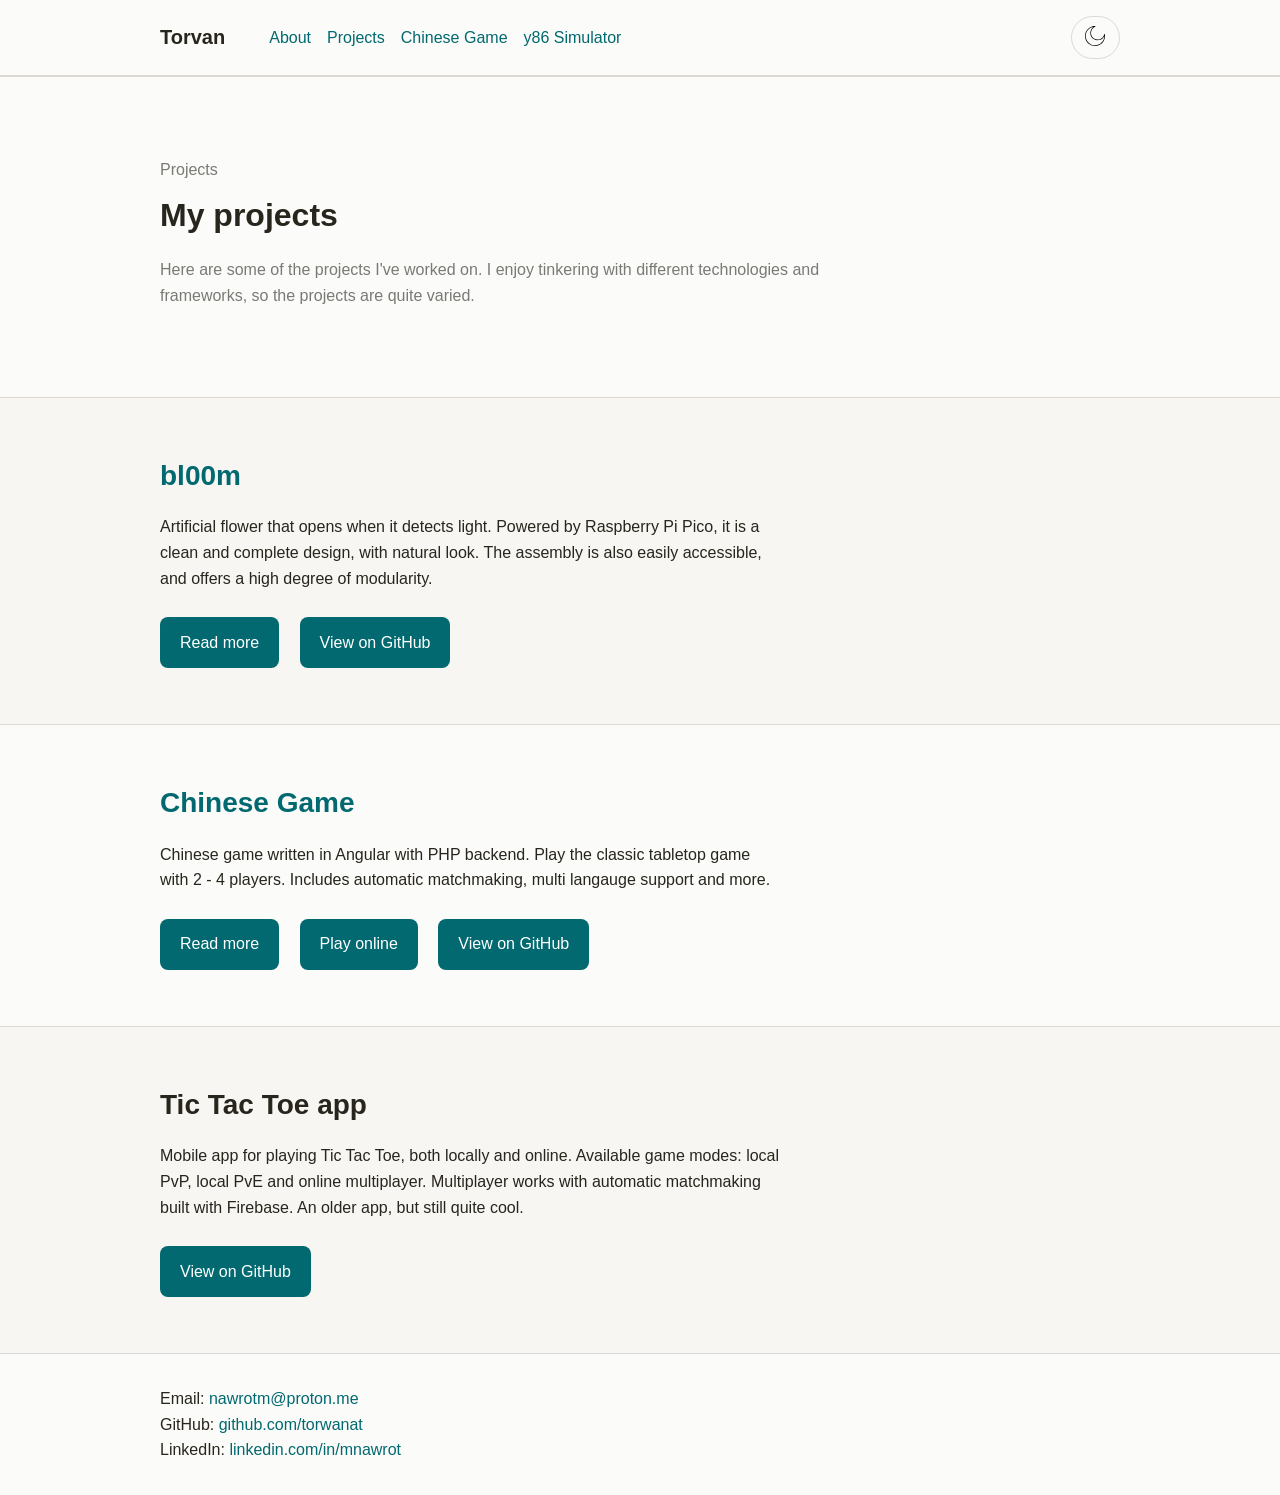
==== projects/index.html @ 0be842ab "add more links to the navbar" ====
<!DOCTYPE html>
<html lang="en">

<head>
    <script>
        (function () {
            try {
                const savedTheme = localStorage.getItem('theme');
                const systemDark = window.matchMedia('(prefers-color-scheme: dark)').matches;
                const theme = savedTheme || (systemDark ? 'dark' : 'light');
                document.documentElement.setAttribute('data-theme', theme);
            } catch (e) {
                // if localStorage isn't available, just fall back to system preference
            }
        })();
    </script>
    <meta charset="UTF-8">
    <meta name="viewport" content="width=device-width, initial-scale=1.0">
    <link rel="icon" href="/assets/icon.svg" type="image/x-icon" />
    <title>Torvan | Projects</title>
    <link rel="stylesheet" href="../style/main.css" />
    <script src="../scripts/script.js" defer></script>
</head>

<body>
    <header class="site-header">
        <div class="container">
            <nav class="nav">
                <div class="nav-left">
                    <h1 class="logo">Torvan</h1>
                    <ul class="nav-links">
                        <li><a href="/index.html#about">About</a></li>
                        <li><a href="#">Projects</a></li>
                        <li><a href="https://chinese.torvan.eu" target="_blank" rel="noopener noreferrer">Chinese
                                Game</a></li>
                        <li><a href="https://y86.torvan.eu" target="_blank" rel="noopener noreferrer">y86 Simulator</a>
                        </li>
                    </ul>
                </div>

                <div class="nav-actions">
                    <button id="theme-toggle" class="theme-toggle" aria-label="Toggle color theme">
                        <img src="/assets/dark-mode.svg" alt="Dark mode" id="theme-icon" width="20px" height="20px" />
                    </button>
                </div>
            </nav>
        </div>
    </header>

    <main>
        <section class="hero alt">
            <div class="container">
                <p class="eyebrow">Projects</p>
                <h2>My projects</h2>
                <p class="hero-text">
                    Here are some of the projects I've worked on. I enjoy tinkering with different technologies and
                    frameworks, so the projects are quite varied.
                </p>
            </div>
        </section>

        <section id="bl00m" class="section">
            <div class="container">
                <h2><a href="/projects/bl00m/index.html">bl00m</a></h2>
                <p>
                    Artificial flower that opens when it detects light. Powered by Raspberry Pi Pico, it is a clean and
                    complete design, with natural look. The assembly is also easily accessible, and offers a high degree
                    of modularity.
                </p>
                <br>
                <a href="/projects/bl00m/index.html" class="button">Read more</a>
                <a href="https://github.com/torwanat/bl00m" target="_blank" rel="noopener noreferrer"
                    class="button">View on GitHub</a>
            </div>
        </section>
        <section id="chinese-game" class="section alt">
            <div class="container">
                <h2><a href="/projects/chinese/index.html">Chinese Game</a></h2>
                <p>
                    Chinese game written in Angular with PHP backend. Play the classic tabletop game with 2 - 4
                    players. Includes automatic matchmaking, multi langauge support and more.
                </p>
                <br>
                <a href="/projects/chinese/index.html" class="button">Read more</a>
                <a href="https://chinese.torvan.eu" target="_blank" rel="noopener noreferrer" class="button">Play
                    online</a>
                <a href="https://github.com/torwanat/chinese-game" target="_blank" rel="noopener noreferrer"
                    class="button">View on GitHub</a>
            </div>
        </section>
        <section id="tictactoe-app" class="section">
            <div class="container">
                <h2>Tic Tac Toe app</h2>
                <p>
                    Mobile app for playing Tic Tac Toe, both locally and online. Available game modes: local PvP,
                    local PvE and online multiplayer. Multiplayer works with automatic matchmaking built with
                    Firebase. An older app, but still quite cool.
                </p>
                <br>
                <a href="https://github.com/torwanat/tictactoe-app" target="_blank" rel="noopener noreferrer"
                    class="button">View on GitHub</a>
            </div>
        </section>

        <footer class="site-footer">
            <div class="container">
                <p>Email: <a href="mailto:nawrotm@proton.me">nawrotm@proton.me</a></p>
                <p>
                    GitHub: <a href="https://github.com/torwanat" target="_blank" rel="noopener noreferrer">
                        github.com/torwanat
                    </a>
                </p>
                <p>
                    LinkedIn: <a href="https://linkedin.com/in/mnawrot" target="_blank" rel="noopener noreferrer">
                        linkedin.com/in/mnawrot
                    </a>
                </p>
            </div>
        </footer>
    </main>
</body>

</html>
---- style/main.css ----
:root {
    --bg: #f7f6f2;
    --surface: #fbfbf9;
    --text: #28251d;
    --muted: #7a7974;
    --border: #dcd9d5;
    --accent: #01696f;
    --accent-hover: #0c4e54;
    --shadow: 0 8px 24px rgba(0, 0, 0, 0.06);
    --header-offset: 70px;
}

html[data-theme="dark"] {
    --bg: #171614;
    --surface: #1c1b19;
    --text: #cdccca;
    --muted: #a09f9b;
    --border: #393836;
    --accent: #4f98a3;
    --accent-hover: #227f8b;
    --shadow: 0 8px 24px rgba(0, 0, 0, 0.3);
}

* {
    box-sizing: border-box;
    margin: 0;
    padding: 0;
}

html {
    scroll-behavior: smooth;
    scroll-padding-top: var(--header-offset);
}

body {
    font-family: Arial, sans-serif;
    line-height: 1.6;
    color: var(--text);
    background-color: var(--bg);
    transition: background-color 0.25s ease, color 0.25s ease;
}

a {
    color: var(--accent);
    text-decoration: none;
}

a:hover {
    color: var(--accent-hover);
    text-decoration: underline;
}

.container {
    width: min(90%, 960px);
    margin: 0 auto;
}

.site-header {
    background: var(--surface);
    border-bottom: 1px solid var(--border);
    position: sticky;
    top: 0;
    z-index: 10;
}

.nav {
    display: flex;
    justify-content: space-between;
    align-items: center;
    gap: 1rem;
    padding: 1rem 0;
}

.nav-left {
    display: flex;
    align-items: center;
    gap: 1.5rem;
}

.logo {
    font-size: 1.25rem;
}

.nav-links {
    list-style: none;
    display: flex;
    gap: 1rem;
}

.nav-actions {
    display: flex;
    align-items: center;
}

.theme-toggle {
    background: var(--surface);
    color: var(--text);
    border: 1px solid var(--border);
    border-radius: 999px;
    padding: 0.55rem 0.85rem;
    cursor: pointer;
    transition: background-color 0.25s ease, color 0.25s ease, border-color 0.25s ease;
}

.theme-toggle:hover {
    border-color: var(--accent);
}

.hero {
    padding: 5rem 0 4rem;
}

.eyebrow {
    color: var(--muted);
    margin-bottom: 0.5rem;
}

.hero h2 {
    font-size: 2rem;
    max-width: 700px;
    margin-bottom: 1rem;
}

.hero-text {
    max-width: 700px;
    margin-bottom: 1.5rem;
    color: var(--muted);
}

.button {
    display: inline-block;
    background: var(--accent);
    color: white;
    padding: 0.8rem 1.25rem;
    border-radius: 8px;
    transition: background-color 0.25s ease;
    margin-right: 1rem;
}

.button:hover {
    background: var(--accent-hover);
    text-decoration: none;
    color: white;
}

.section {
    padding: 3.5rem 0;
}

.alt {
    background: var(--surface);
    border-top: 1px solid var(--border);
    border-bottom: 1px solid var(--border);
}

.section h2,
.section h3 {
    font-size: 1.75rem;
    margin-bottom: 1rem;
}

.section p {
    max-width: 70ch;
}

ul {
    margin-left: 0;
    padding-left: 1.25rem;
}

.projects-grid {
    display: grid;
    grid-template-columns: repeat(3, 1fr);
    gap: 1rem;
    margin-top: 1.5rem;
}

.project-image {
    width: 100%;
    height: auto;
    border-radius: 8px;
}

.project-hero-image {
    width: 70%;
    height: auto;
    border-radius: 8px;
    margin: 1rem;
}

.card {
    background: var(--surface);
    border: 1px solid var(--border);
    border-radius: 12px;
    padding: 1rem;
    box-shadow: var(--shadow);
    height: fit-content;
    margin-bottom: 1rem;
}

.card h3 {
    margin-bottom: 0.75rem;
}

.card p {
    margin-bottom: 0.75rem;
    color: var(--muted);
}

.site-footer {
    padding: 2rem 0;
    border-top: 1px solid var(--border);
    background: var(--surface);
}

@media (max-width: 700px) {
    html {
        --header-offset: 155px !important;
    }

    .nav {
        flex-direction: column;
        align-items: flex-start;
    }

    .nav-left {
        flex-direction: column;
        align-items: flex-start;
        gap: 0.75rem;
    }

    .nav-links {
        flex-wrap: wrap;
    }

    .hero h2 {
        font-size: 1.5rem;
    }

    .projects-grid {
        grid-template-columns: 1fr;
    }
}
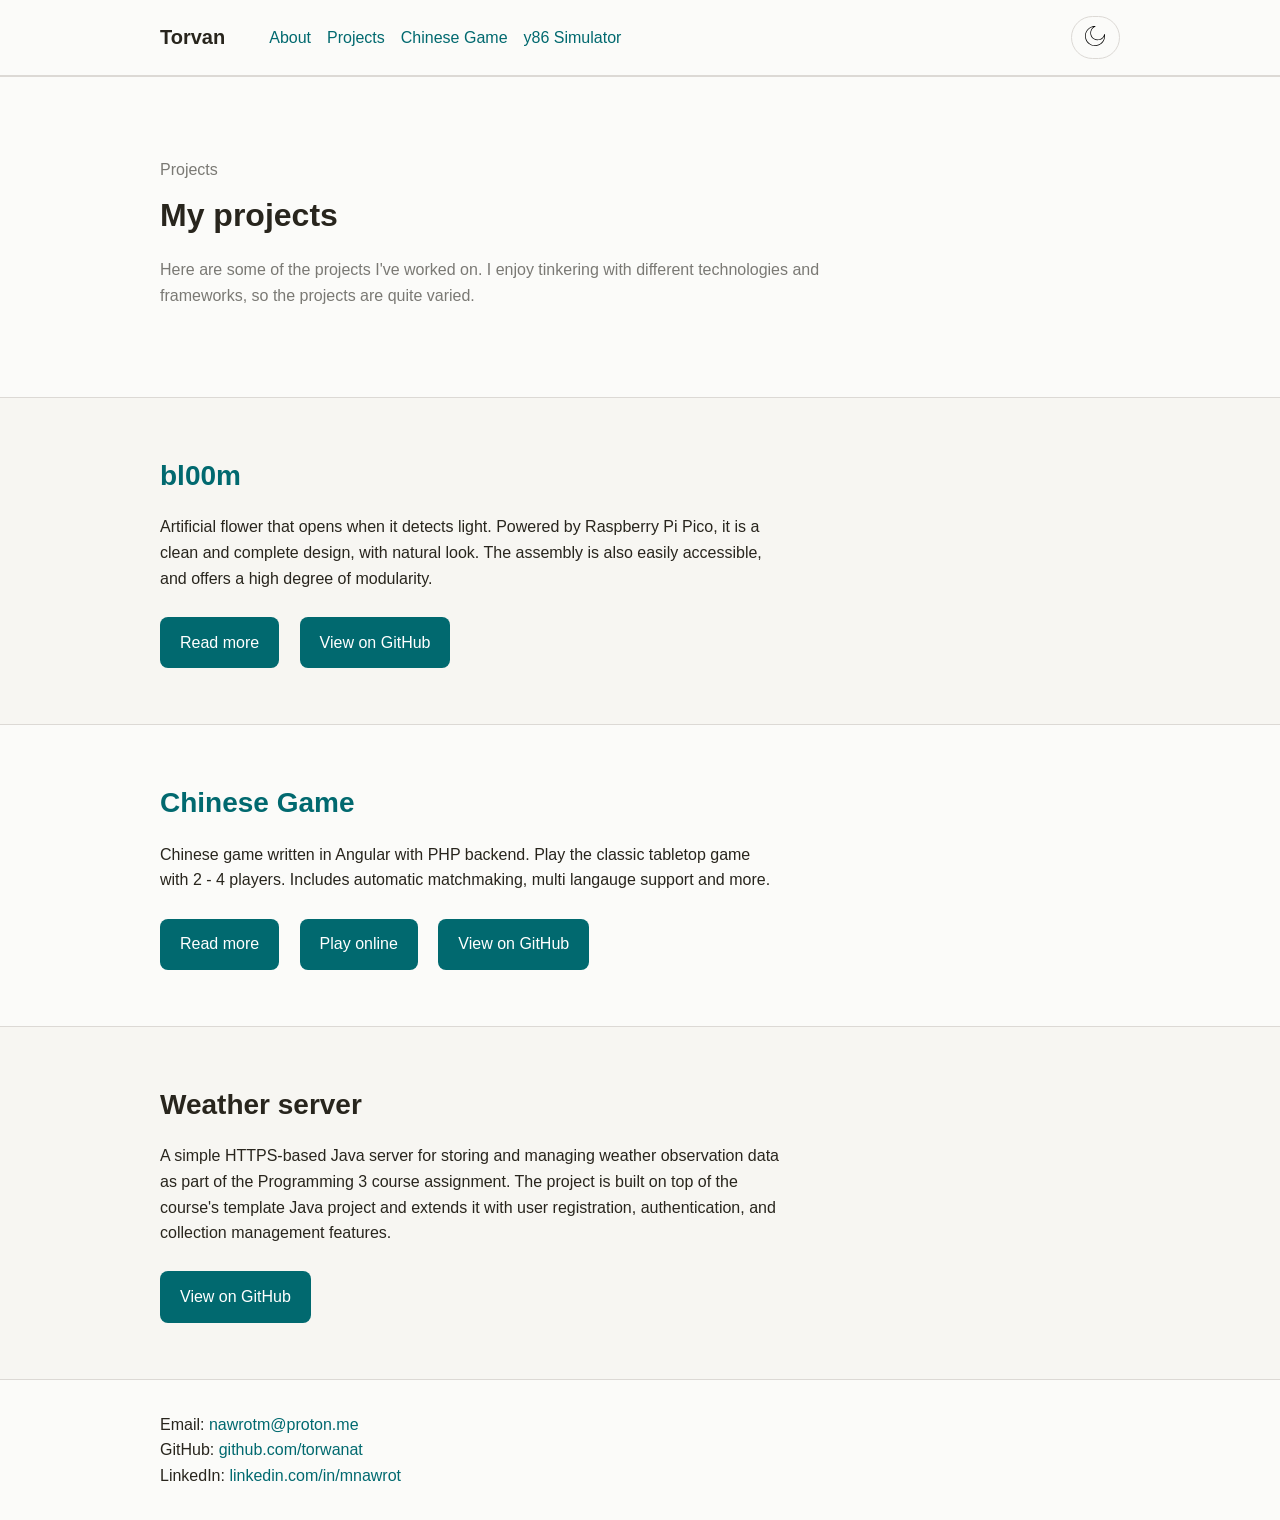
==== commit a54fc4bf: "add weather-server project overview" ====
--- a/projects/index.html
+++ b/projects/index.html
@@ -88,16 +88,16 @@
                     class="button">View on GitHub</a>
             </div>
         </section>
-        <section id="tictactoe-app" class="section">
+        <section id="weather-server" class="section">
             <div class="container">
-                <h2>Tic Tac Toe app</h2>
+                <h2>Weather server</h2>
                 <p>
-                    Mobile app for playing Tic Tac Toe, both locally and online. Available game modes: local PvP,
-                    local PvE and online multiplayer. Multiplayer works with automatic matchmaking built with
-                    Firebase. An older app, but still quite cool.
+                    A simple HTTPS-based Java server for storing and managing weather observation data as part of the
+                    Programming 3 course assignment. The project is built on top of the course's template Java project
+                    and extends it with user registration, authentication, and collection management features.
                 </p>
                 <br>
-                <a href="https://github.com/torwanat/tictactoe-app" target="_blank" rel="noopener noreferrer"
+                <a href="https://github.com/torwanat/weather-server" target="_blank" rel="noopener noreferrer"
                     class="button">View on GitHub</a>
             </div>
         </section>
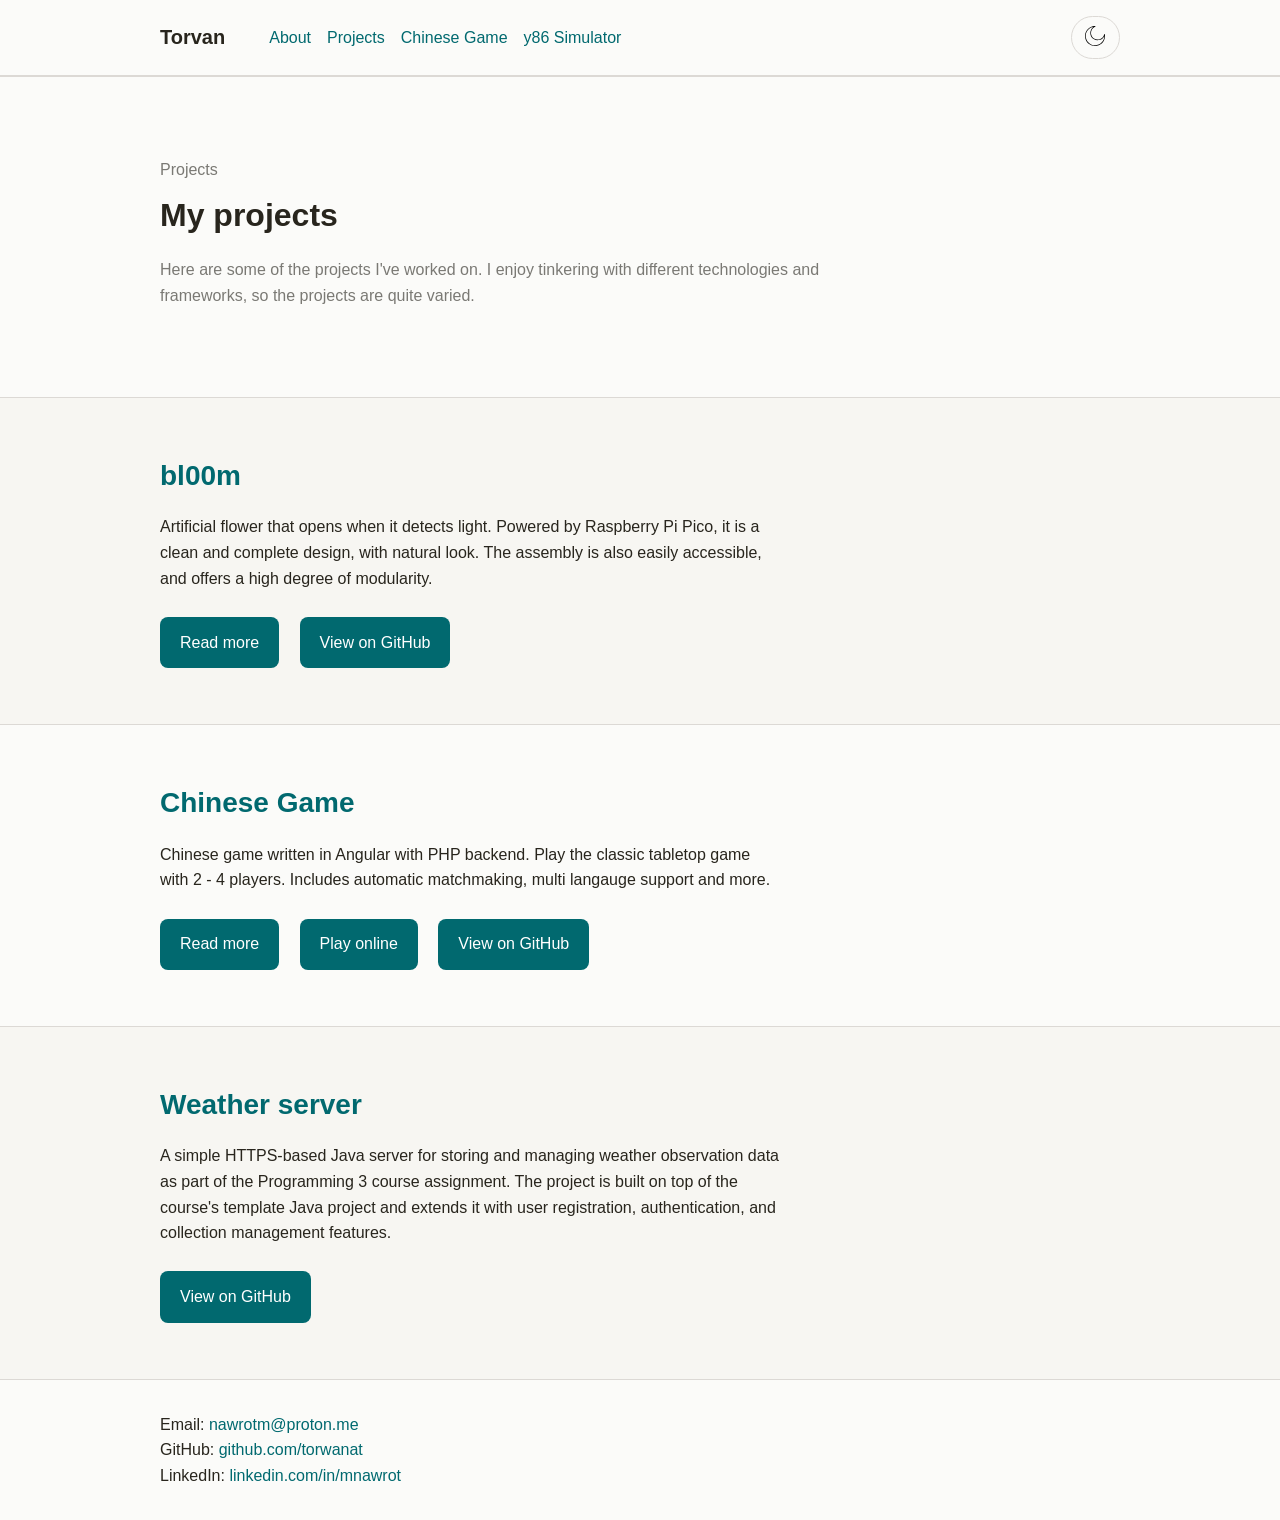
==== commit 2036d715: "add a missing link" ====
--- a/projects/index.html
+++ b/projects/index.html
@@ -90,7 +90,7 @@
         </section>
         <section id="weather-server" class="section">
             <div class="container">
-                <h2>Weather server</h2>
+                <h2><a href="/projects/weather-server/index.html">Weather server</a></h2>
                 <p>
                     A simple HTTPS-based Java server for storing and managing weather observation data as part of the
                     Programming 3 course assignment. The project is built on top of the course's template Java project
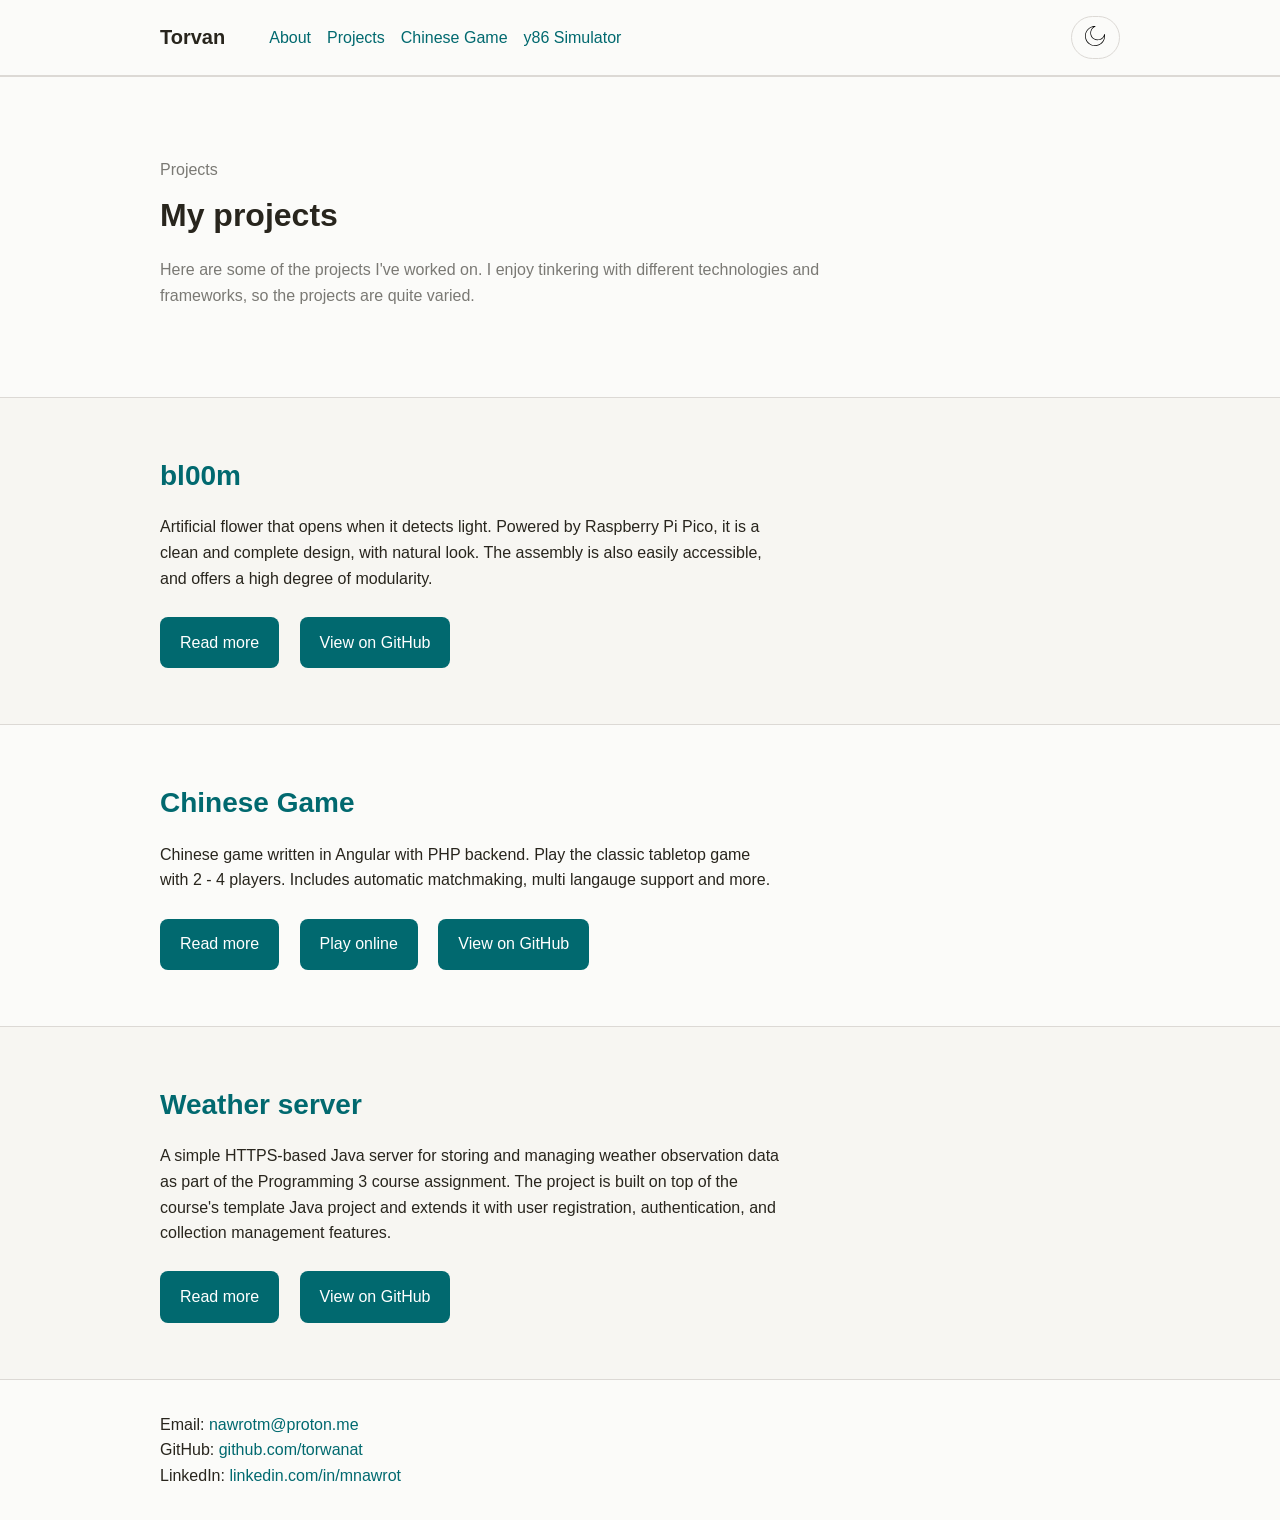
==== commit 1ee91fbc: "unify the project sections layout" ====
--- a/projects/index.html
+++ b/projects/index.html
@@ -27,7 +27,9 @@
         <div class="container">
             <nav class="nav">
                 <div class="nav-left">
-                    <h1 class="logo">Torvan</h1>
+                    <h1 class="logo">
+                       <a href="/index.html" class="plain-link"> Torvan </a>
+                    </h1>
                     <ul class="nav-links">
                         <li><a href="/index.html#about">About</a></li>
                         <li><a href="#">Projects</a></li>
@@ -97,6 +99,7 @@
                     and extends it with user registration, authentication, and collection management features.
                 </p>
                 <br>
+                <a href="/projects/weather-server/index.html" class="button">Read more</a>
                 <a href="https://github.com/torwanat/weather-server" target="_blank" rel="noopener noreferrer"
                     class="button">View on GitHub</a>
             </div>
--- a/style/main.css
+++ b/style/main.css
@@ -50,6 +50,12 @@
     text-decoration: underline;
 }
 
+.plain-link, .plain-link:hover {
+    color: inherit;
+    text-decoration: none;
+    font: inherit;
+}
+
 .container {
     width: min(90%, 960px);
     margin: 0 auto;
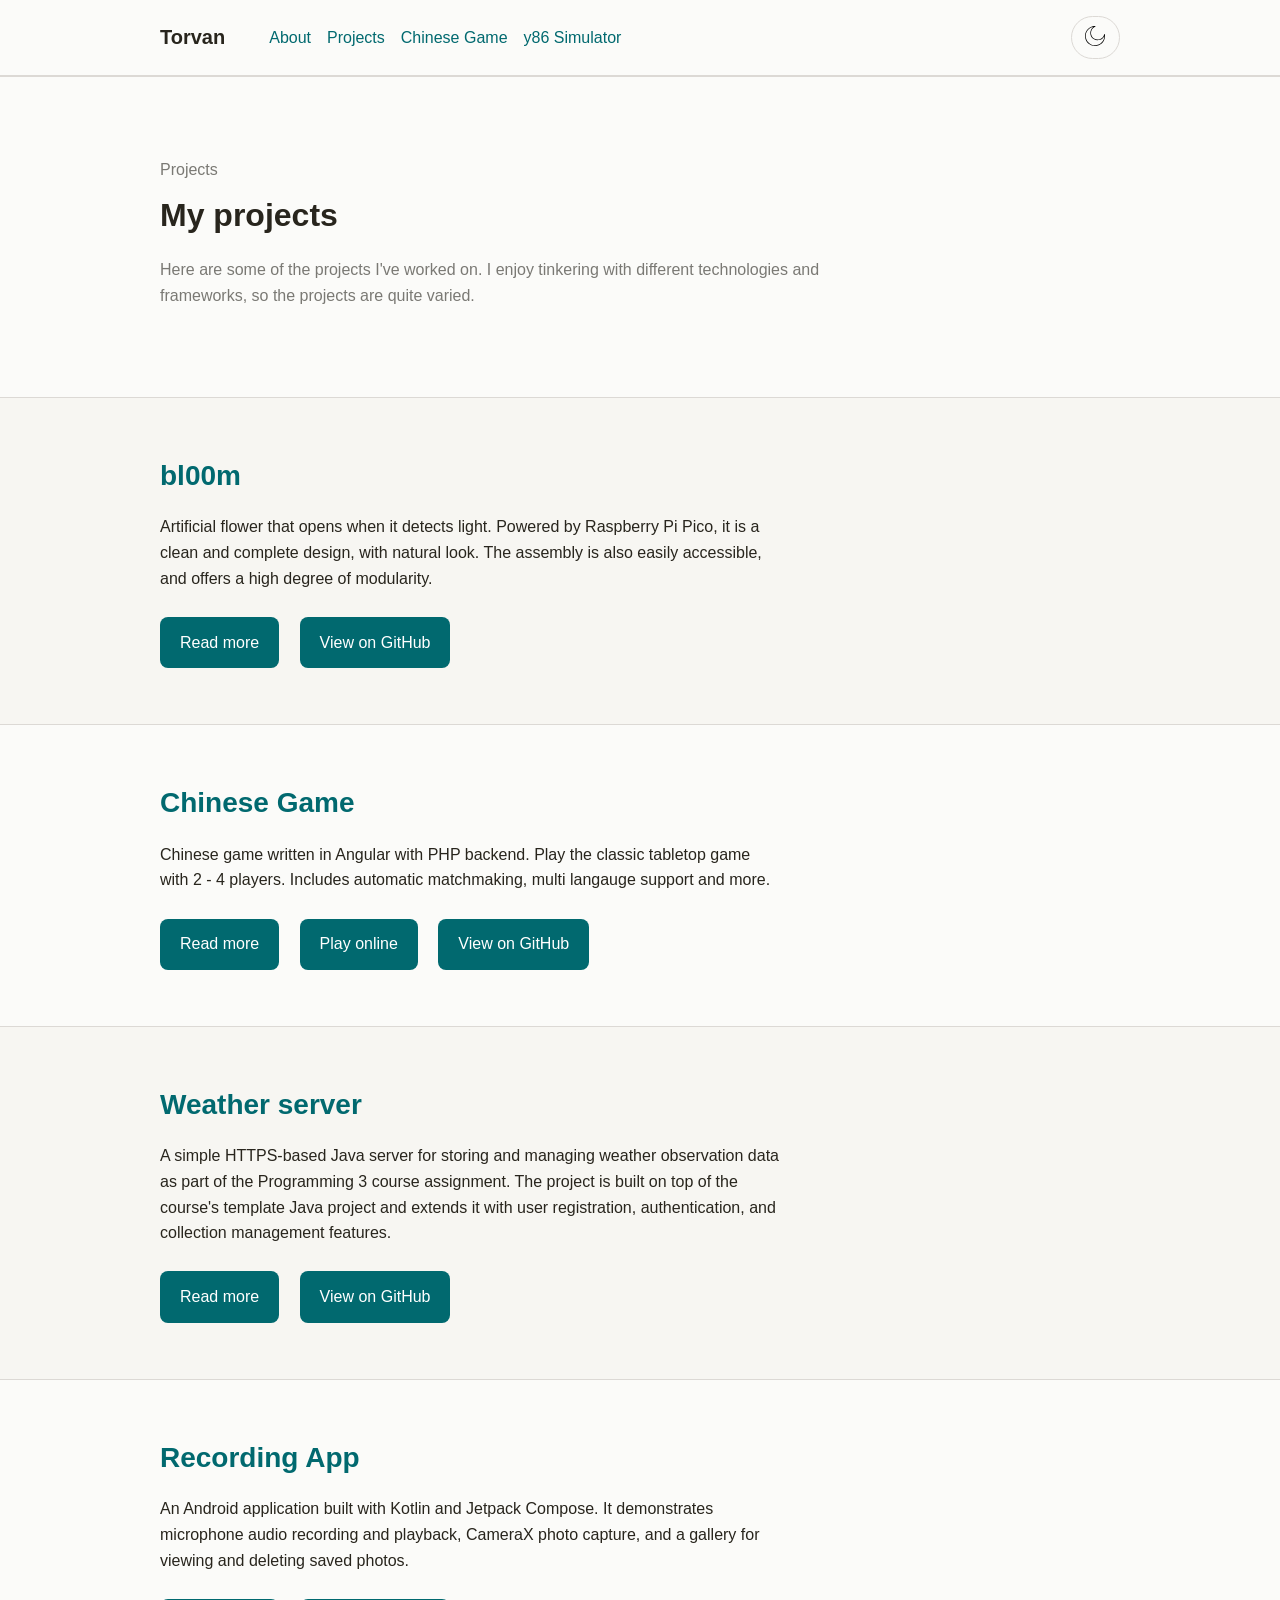
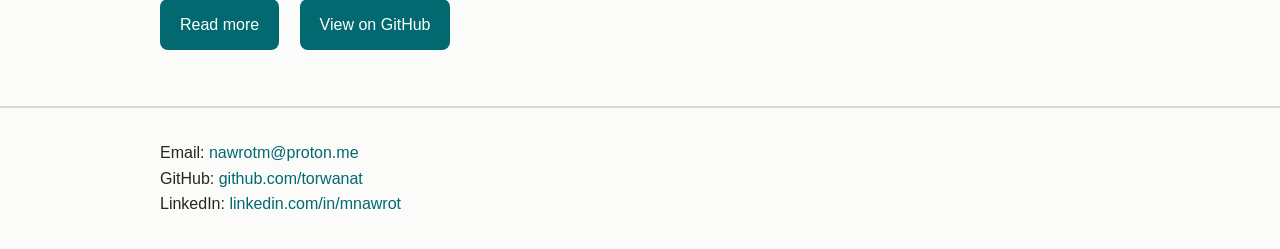
==== commit f0b86420: "Add Recording App to projects overview" ====
--- a/projects/index.html
+++ b/projects/index.html
@@ -28,11 +28,11 @@
             <nav class="nav">
                 <div class="nav-left">
                     <h1 class="logo">
-                       <a href="/index.html" class="plain-link"> Torvan </a>
+                       <a href="/" class="plain-link"> Torvan </a>
                     </h1>
                     <ul class="nav-links">
-                        <li><a href="/index.html#about">About</a></li>
-                        <li><a href="#">Projects</a></li>
+                        <li><a href="/">About</a></li>
+                        <li><a href="/projects/">Projects</a></li>
                         <li><a href="https://chinese.torvan.eu" target="_blank" rel="noopener noreferrer">Chinese
                                 Game</a></li>
                         <li><a href="https://y86.torvan.eu" target="_blank" rel="noopener noreferrer">y86 Simulator</a>
@@ -63,27 +63,27 @@
 
         <section id="bl00m" class="section">
             <div class="container">
-                <h2><a href="/projects/bl00m/index.html">bl00m</a></h2>
+                <h2><a href="/projects/bl00m/">bl00m</a></h2>
                 <p>
                     Artificial flower that opens when it detects light. Powered by Raspberry Pi Pico, it is a clean and
                     complete design, with natural look. The assembly is also easily accessible, and offers a high degree
                     of modularity.
                 </p>
                 <br>
-                <a href="/projects/bl00m/index.html" class="button">Read more</a>
+                <a href="/projects/bl00m/" class="button">Read more</a>
                 <a href="https://github.com/torwanat/bl00m" target="_blank" rel="noopener noreferrer"
                     class="button">View on GitHub</a>
             </div>
         </section>
         <section id="chinese-game" class="section alt">
             <div class="container">
-                <h2><a href="/projects/chinese/index.html">Chinese Game</a></h2>
+                <h2><a href="/projects/chinese/">Chinese Game</a></h2>
                 <p>
                     Chinese game written in Angular with PHP backend. Play the classic tabletop game with 2 - 4
                     players. Includes automatic matchmaking, multi langauge support and more.
                 </p>
                 <br>
-                <a href="/projects/chinese/index.html" class="button">Read more</a>
+                <a href="/projects/chinese/" class="button">Read more</a>
                 <a href="https://chinese.torvan.eu" target="_blank" rel="noopener noreferrer" class="button">Play
                     online</a>
                 <a href="https://github.com/torwanat/chinese-game" target="_blank" rel="noopener noreferrer"
@@ -92,15 +92,28 @@
         </section>
         <section id="weather-server" class="section">
             <div class="container">
-                <h2><a href="/projects/weather-server/index.html">Weather server</a></h2>
+                <h2><a href="/projects/weather-server/">Weather server</a></h2>
                 <p>
                     A simple HTTPS-based Java server for storing and managing weather observation data as part of the
                     Programming 3 course assignment. The project is built on top of the course's template Java project
                     and extends it with user registration, authentication, and collection management features.
                 </p>
                 <br>
-                <a href="/projects/weather-server/index.html" class="button">Read more</a>
+                <a href="/projects/weather-server/" class="button">Read more</a>
                 <a href="https://github.com/torwanat/weather-server" target="_blank" rel="noopener noreferrer"
+                    class="button">View on GitHub</a>
+            </div>
+        </section>
+        <section id="recording-app" class="section alt">
+            <div class="container">
+                <h2><a href="/projects/recording-app/">Recording App</a></h2>
+                <p>
+                    An Android application built with Kotlin and Jetpack Compose. It demonstrates microphone audio
+                    recording and playback, CameraX photo capture, and a gallery for viewing and deleting saved photos.
+                </p>
+                <br>
+                <a href="/projects/recording-app/" class="button">Read more</a>
+                <a href="https://github.com/torwanat/recording-app" target="_blank" rel="noopener noreferrer"
                     class="button">View on GitHub</a>
             </div>
         </section>
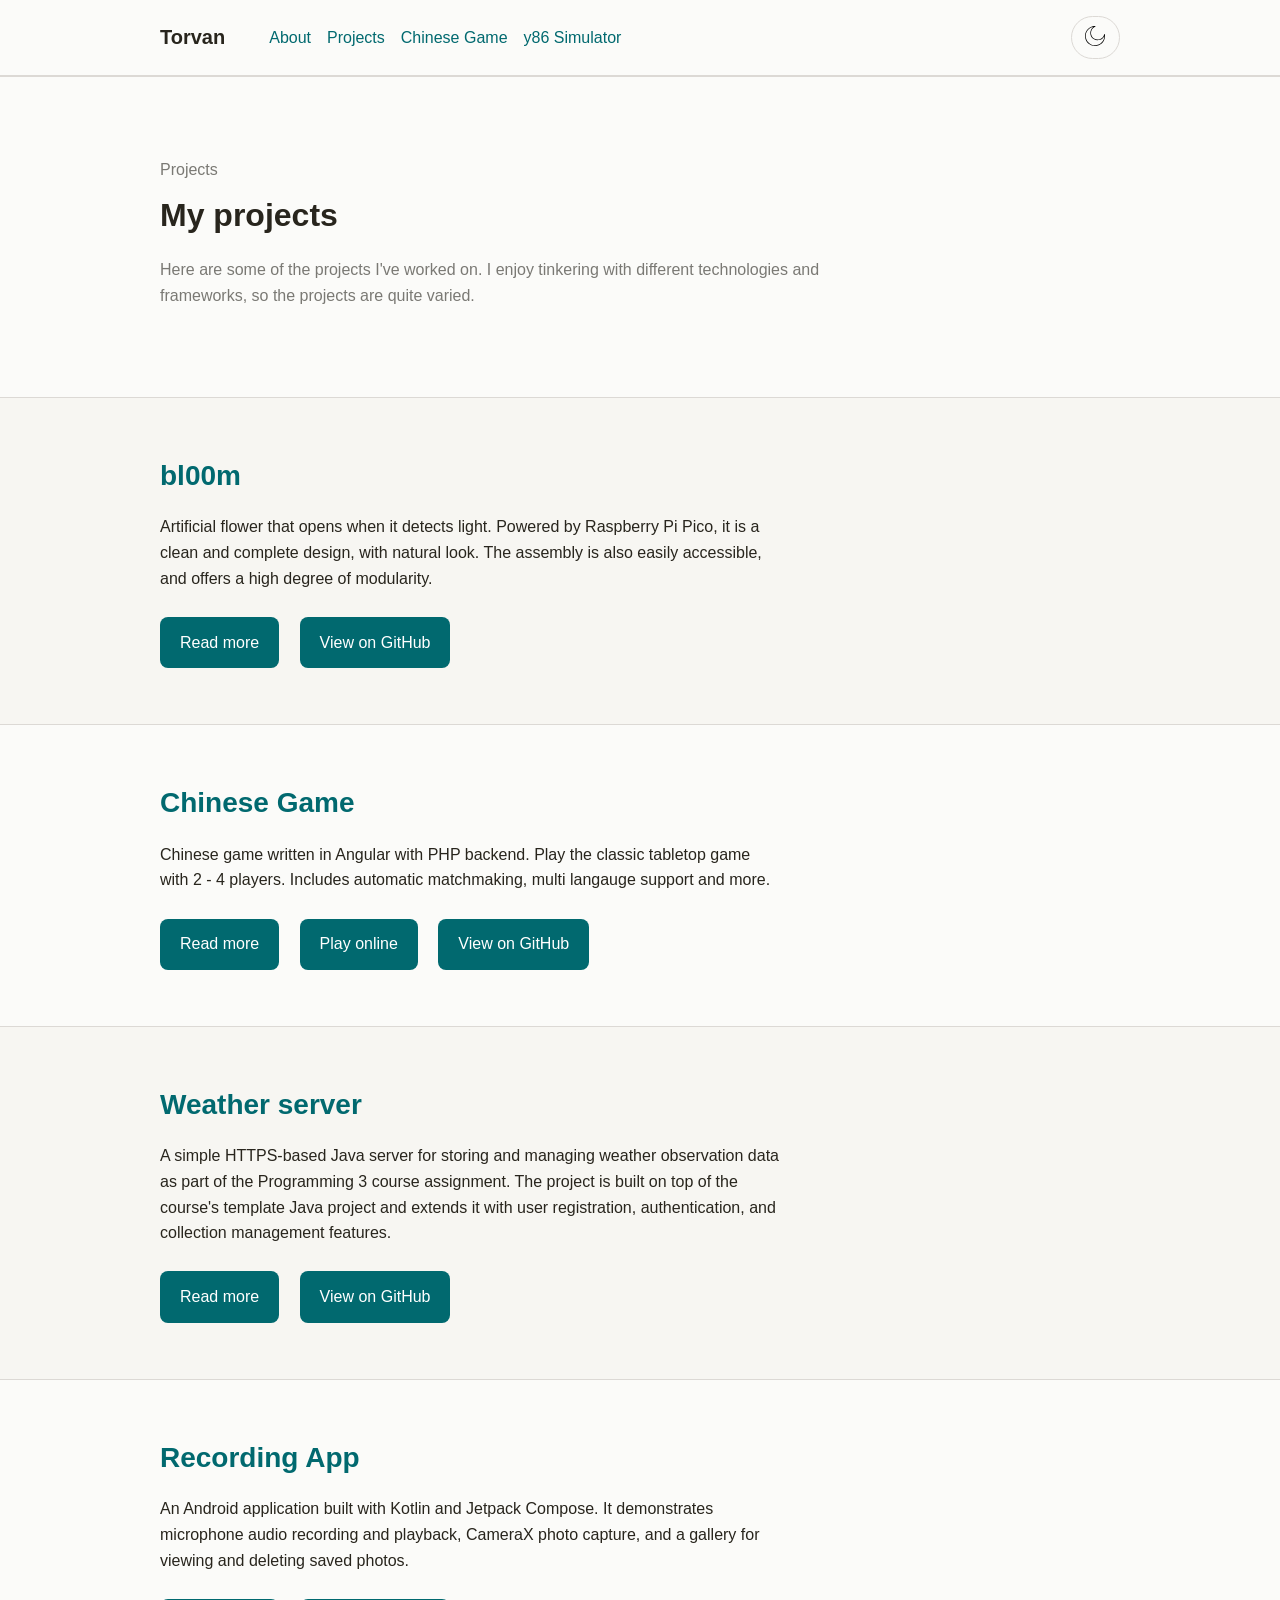
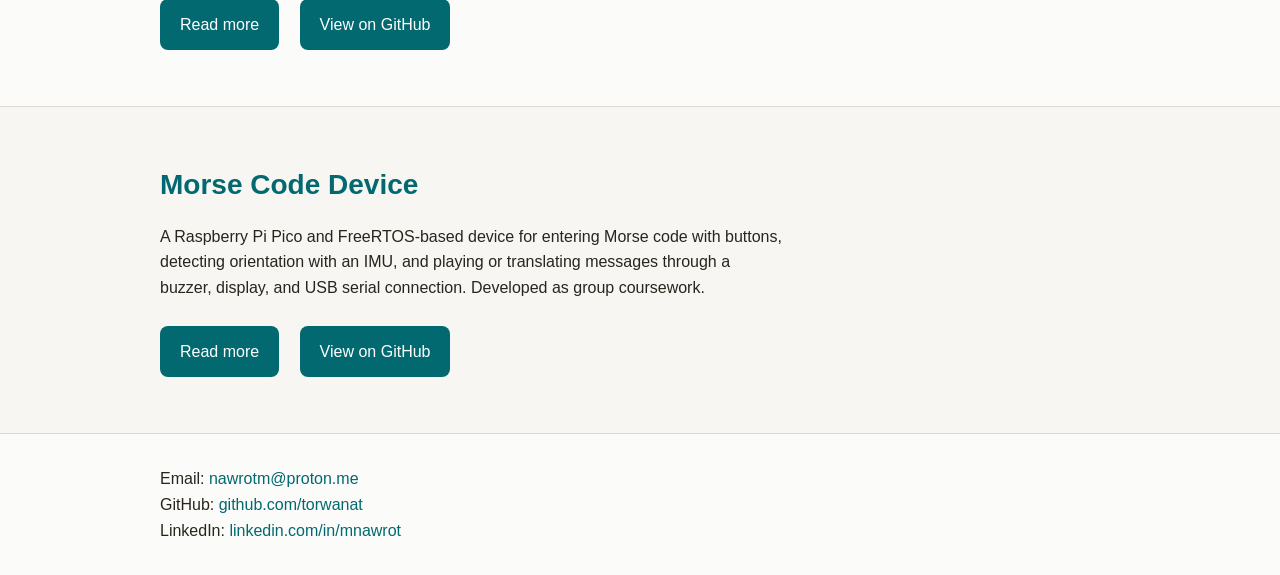
==== commit 8bc402e7: "Add Morse Code Device project page and overview entry" ====
--- a/projects/index.html
+++ b/projects/index.html
@@ -117,6 +117,20 @@
                     class="button">View on GitHub</a>
             </div>
         </section>
+        <section id="morse-code-device" class="section">
+            <div class="container">
+                <h2><a href="/projects/morse-code-device/">Morse Code Device</a></h2>
+                <p>
+                    A Raspberry Pi Pico and FreeRTOS-based device for entering Morse code with buttons, detecting
+                    orientation with an IMU, and playing or translating messages through a buzzer, display, and USB
+                    serial connection. Developed as group coursework.
+                </p>
+                <br>
+                <a href="/projects/morse-code-device/" class="button">Read more</a>
+                <a href="https://github.com/MatStar15/computer-systems-project" target="_blank"
+                    rel="noopener noreferrer" class="button">View on GitHub</a>
+            </div>
+        </section>
 
         <footer class="site-footer">
             <div class="container">
